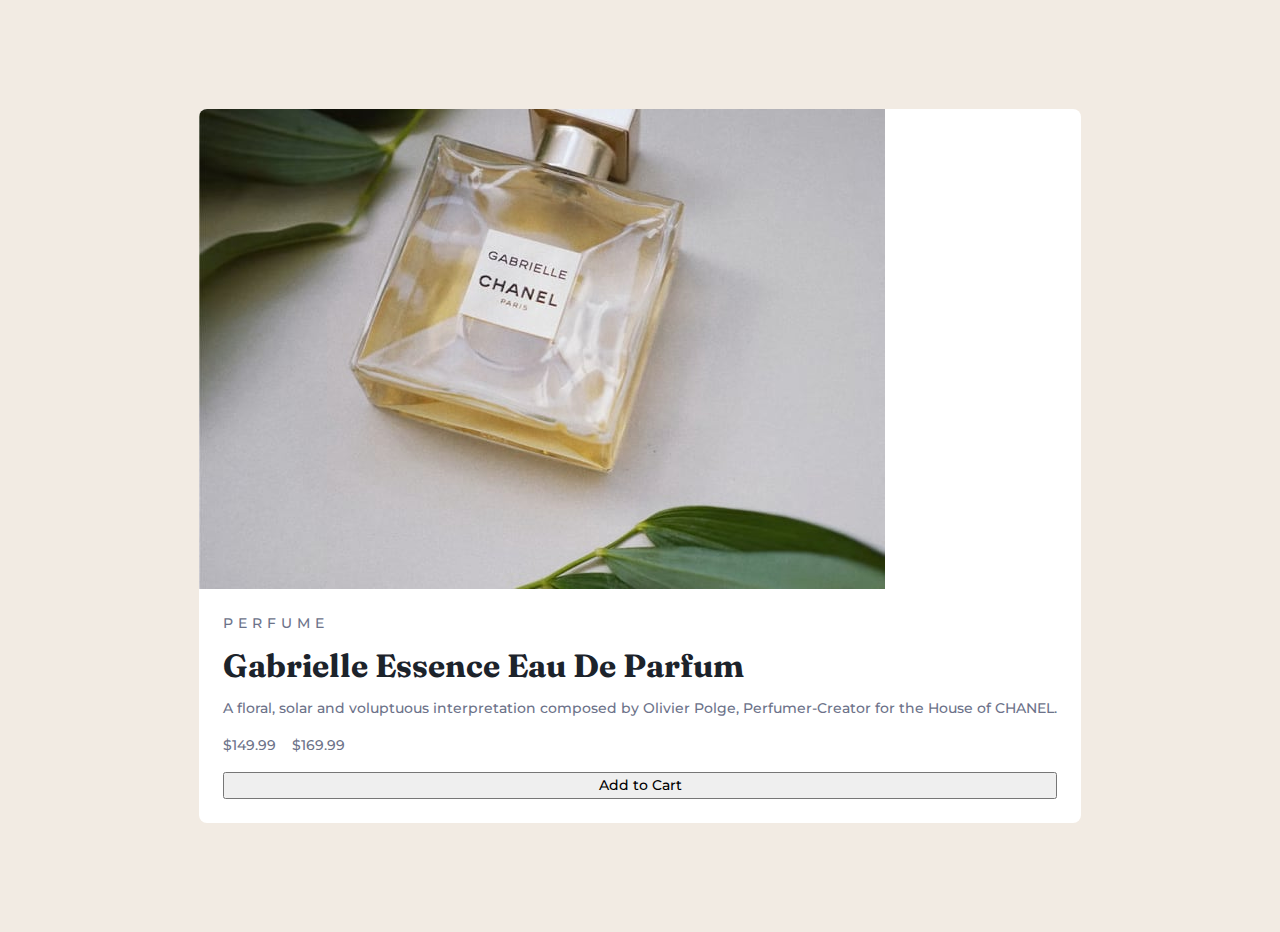
==== Challenge_3/index.html @ 4d50403d "added challenge 3" ====
<!DOCTYPE html>
<html lang="en">
  <head>
    <meta charset="UTF-8" />
    <meta name="viewport" content="width=device-width, initial-scale=1.0" />
    <!-- displays site properly based on user's device -->

    <link
      rel="icon"
      type="image/png"
      sizes="32x32"
      href="./images/favicon-32x32.png"
    />
    <link rel="preconnect" href="https://fonts.googleapis.com" />
    <link rel="preconnect" href="https://fonts.gstatic.com" crossorigin />
    <link
      href="https://fonts.googleapis.com/css2?family=Fraunces:wght@700&family=Montserrat:wght@500;700&display=swap"
      rel="stylesheet"
    />
    <link rel="stylesheet" type="text/css" href="style.css" />

    <title>Frontend Mentor | Product preview card component</title>
  </head>
  <body>
    <main>
      <article class="product">
        <picture class="product-image">
          <img src="./images/image-product-mobile.jpg" />
        </picture>
        <div class="product-content">
          <p class="product-category">Perfume</p>

          <h1 class="product-title">Gabrielle Essence Eau De Parfum</h1>

          <p>
            A floral, solar and voluptuous interpretation composed by Olivier
            Polge, Perfumer-Creator for the House of CHANEL.
          </p>

          <div class="flex-group">
            <p class="product-price">$149.99</p>
            <p class="product-original-price">$169.99</p>
          </div>

          <button>Add to Cart</button>
        </div>
      </article>
    </main>
  </body>
</html>
---- Challenge_3/style.css ----
:root {
  --clr-primary-400: hsl(158, 36%, 37%);
  --clr-secondary-200: hsl(30, 38%, 92%);
  --clr-neutral-900: hsl(212, 21%, 14%);
  --clr-neutral-400: hsl(228, 12%, 48%);
  --clr-neutral-100: hsl(0, 0%, 100%);

  --ff-accent: "Fraunces", serif;
  --ff-base: "Montserrat", sans-serif;

  --fw-regular: 500;
  --fw-bold: 700;
}

/*
  1. Use a more-intuitive box-sizing model.
*/
*,
*::before,
*::after {
  box-sizing: border-box;
}
/*
  2. Remove default margin
*/
* {
  margin: 0;
}
/*
  Typographic tweaks!
  3. Add accessible line-height
  4. Improve text rendering
*/
body {
  line-height: 1.5;
  -webkit-font-smoothing: antialiased;
}
/*
  5. Improve media defaults
*/
img,
picture,
video,
canvas,
svg {
  display: block;
  max-width: 100%;
}
/*
  6. Remove built-in form typography styles
*/
input,
button,
textarea,
select {
  font: inherit;
}
/*
  7. Avoid text overflows
*/
p,
h1,
h2,
h3,
h4,
h5,
h6 {
  overflow-wrap: break-word;
}

h1,
h2,
h3 {
  line-height: 1;
}

body {
  font-family: var(--ff-base);
  font-weight: var(--fw-regular);
  font-size: 0.875rem;
  color: var(--clr-neutral-400);
  background-color: var(--clr-secondary-200);
  display: grid;
  min-height: 100vh;
  place-content: center;
  margin: 1rem;
}

.flex-group {
  display: flex;
  gap: 1rem;
  flex-wrap: wrap;
}

.product {
  --content-padding: 1.5rem;
  --content-spacing: 1rem;
  background-color: var(--clr-neutral-100);
  border-radius: 0.5rem;
  overflow: hidden;
}

.product-content {
  display: grid;
  gap: var(--content-spacing);
  padding: var(--content-padding);
}

.product-category {
  text-transform: uppercase;
  letter-spacing: 5px;
}

.product-title {
  font-size: 2rem;
  font-family: var(--ff-accent);
  color: var(--clr-neutral-900);
}
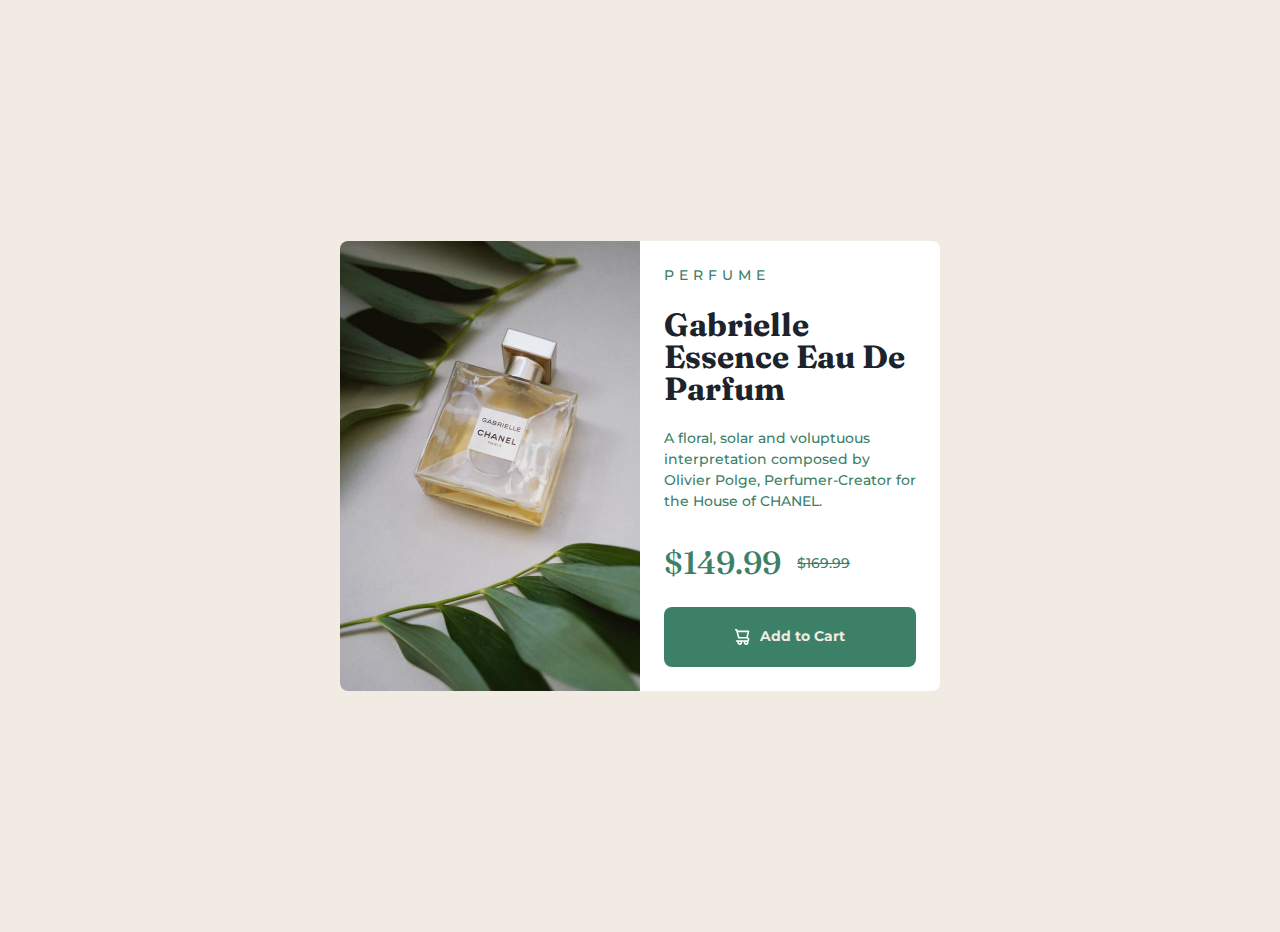
==== commit 99090c09: "completed challenge 3" ====
--- a/Challenge_3/index.html
+++ b/Challenge_3/index.html
@@ -25,6 +25,10 @@
     <main>
       <article class="product">
         <picture class="product-image">
+          <source
+            srcset="./images/image-product-desktop.jpg"
+            media="(min-width: 600px)"
+          />
           <img src="./images/image-product-mobile.jpg" />
         </picture>
         <div class="product-content">
@@ -39,10 +43,14 @@
 
           <div class="flex-group">
             <p class="product-price">$149.99</p>
-            <p class="product-original-price">$169.99</p>
+            <p class="product-original-price"><s>$169.99</s></p>
           </div>
-
-          <button>Add to Cart</button>
+          <button>
+            <div class="button">
+              <img src="./images/icon-cart.svg" alt="" />
+              <p>Add to Cart</p>
+            </div>
+          </button>
         </div>
       </article>
     </main>
--- a/Challenge_3/style.css
+++ b/Challenge_3/style.css
@@ -1,5 +1,6 @@
 :root {
   --clr-primary-400: hsl(158, 36%, 37%);
+  --clr-primary-500: hsl(158, 36%, 20%);
   --clr-secondary-200: hsl(30, 38%, 92%);
   --clr-neutral-900: hsl(212, 21%, 14%);
   --clr-neutral-400: hsl(228, 12%, 48%);
@@ -78,7 +79,7 @@
   font-family: var(--ff-base);
   font-weight: var(--fw-regular);
   font-size: 0.875rem;
-  color: var(--clr-neutral-400);
+  color: var(--clr-primary-400);
   background-color: var(--clr-secondary-200);
   display: grid;
   min-height: 100vh;
@@ -88,16 +89,25 @@
 
 .flex-group {
   display: flex;
+  align-items: center;
   gap: 1rem;
   flex-wrap: wrap;
 }
 
 .product {
+  display: grid;
   --content-padding: 1.5rem;
   --content-spacing: 1rem;
   background-color: var(--clr-neutral-100);
   border-radius: 0.5rem;
   overflow: hidden;
+  max-width: 600px;
+}
+
+@media (min-width: 600px) {
+  .product {
+    grid-template-columns: 1fr 1fr;
+  }
 }
 
 .product-content {
@@ -116,3 +126,29 @@
   font-family: var(--ff-accent);
   color: var(--clr-neutral-900);
 }
+
+.product-price {
+  font-size: 2rem;
+  font-family: var(--ff-accent);
+  color: var(--clr-primary-400);
+}
+
+button {
+  border: none;
+  border-radius: 0.5rem;
+  color: var(--clr-secondary-200);
+  background-color: var(--clr-primary-400);
+  font-weight: var(--fw-bold);
+  padding: 1rem;
+}
+
+.button {
+  display: flex;
+  align-items: center;
+  justify-content: center;
+  gap: 0.65rem;
+}
+
+button:is(:hover, :focus) {
+  background-color: var(--clr-primary-500);
+}
